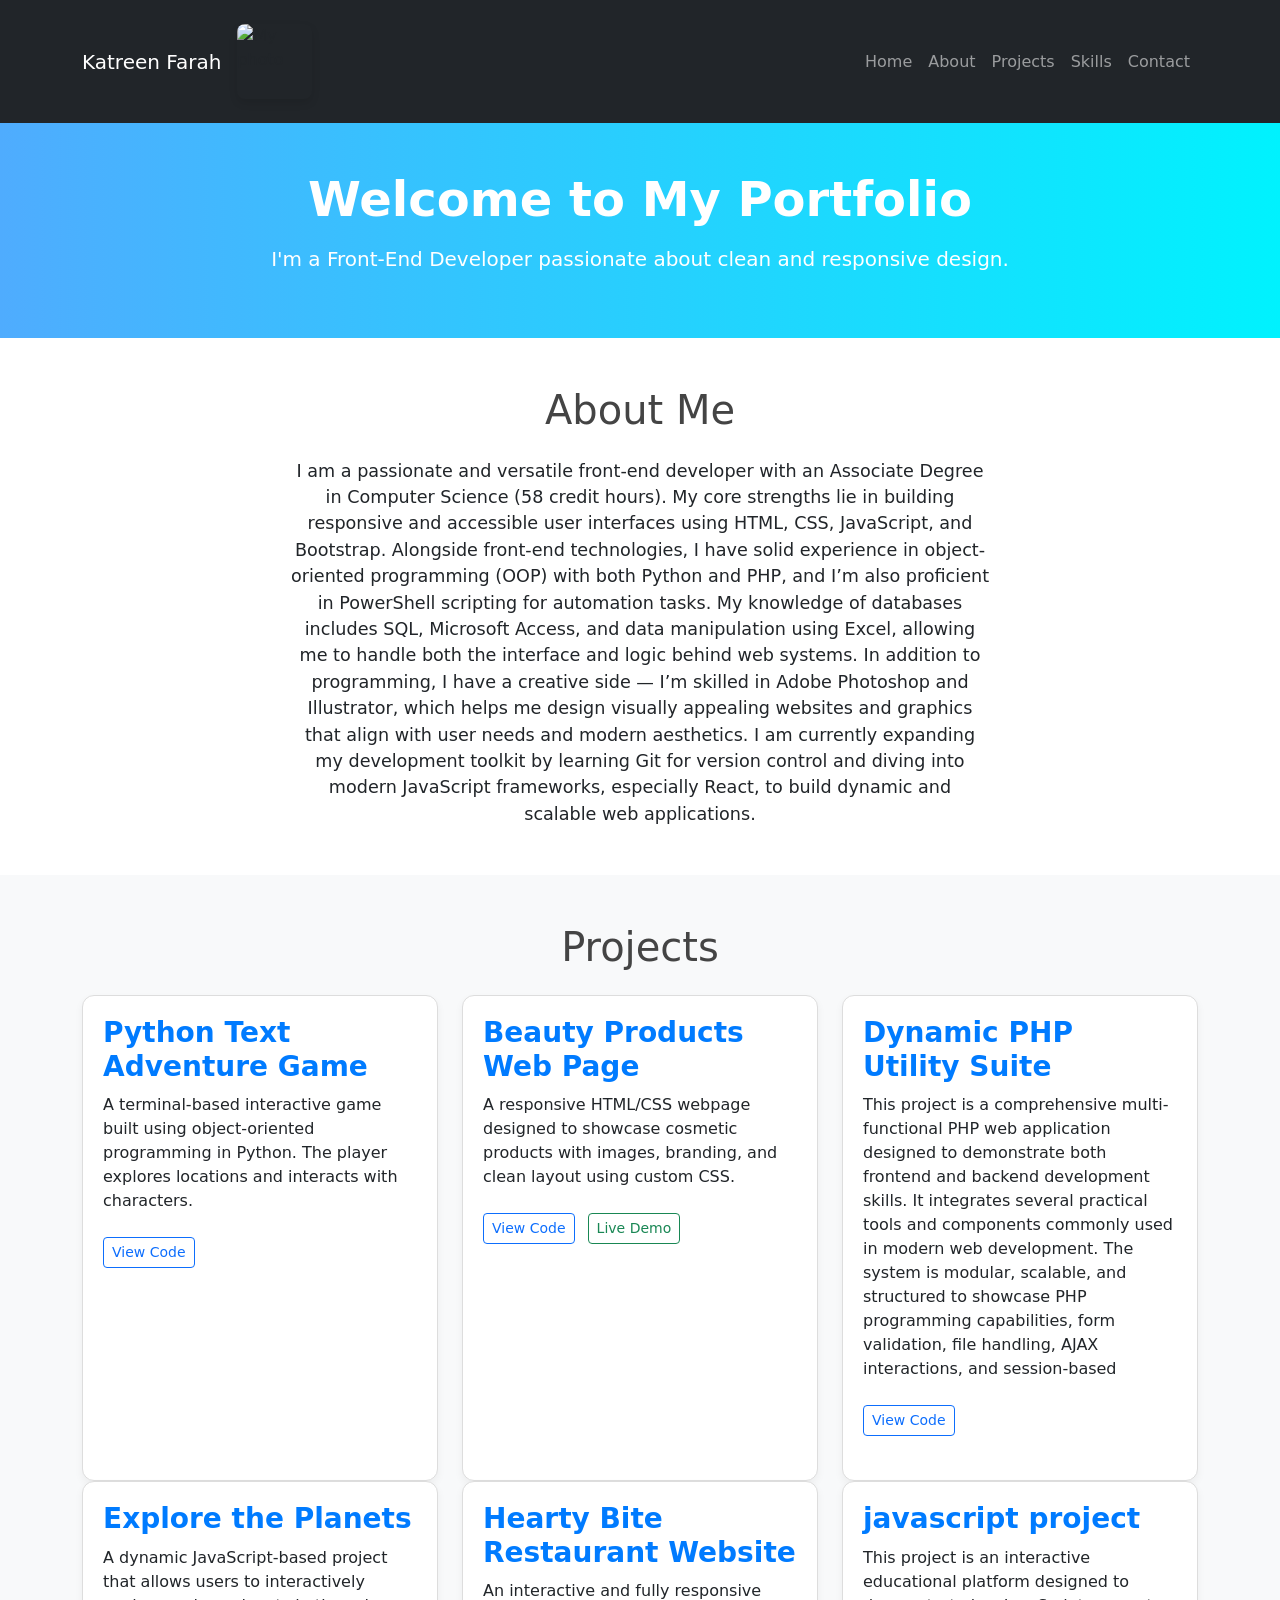
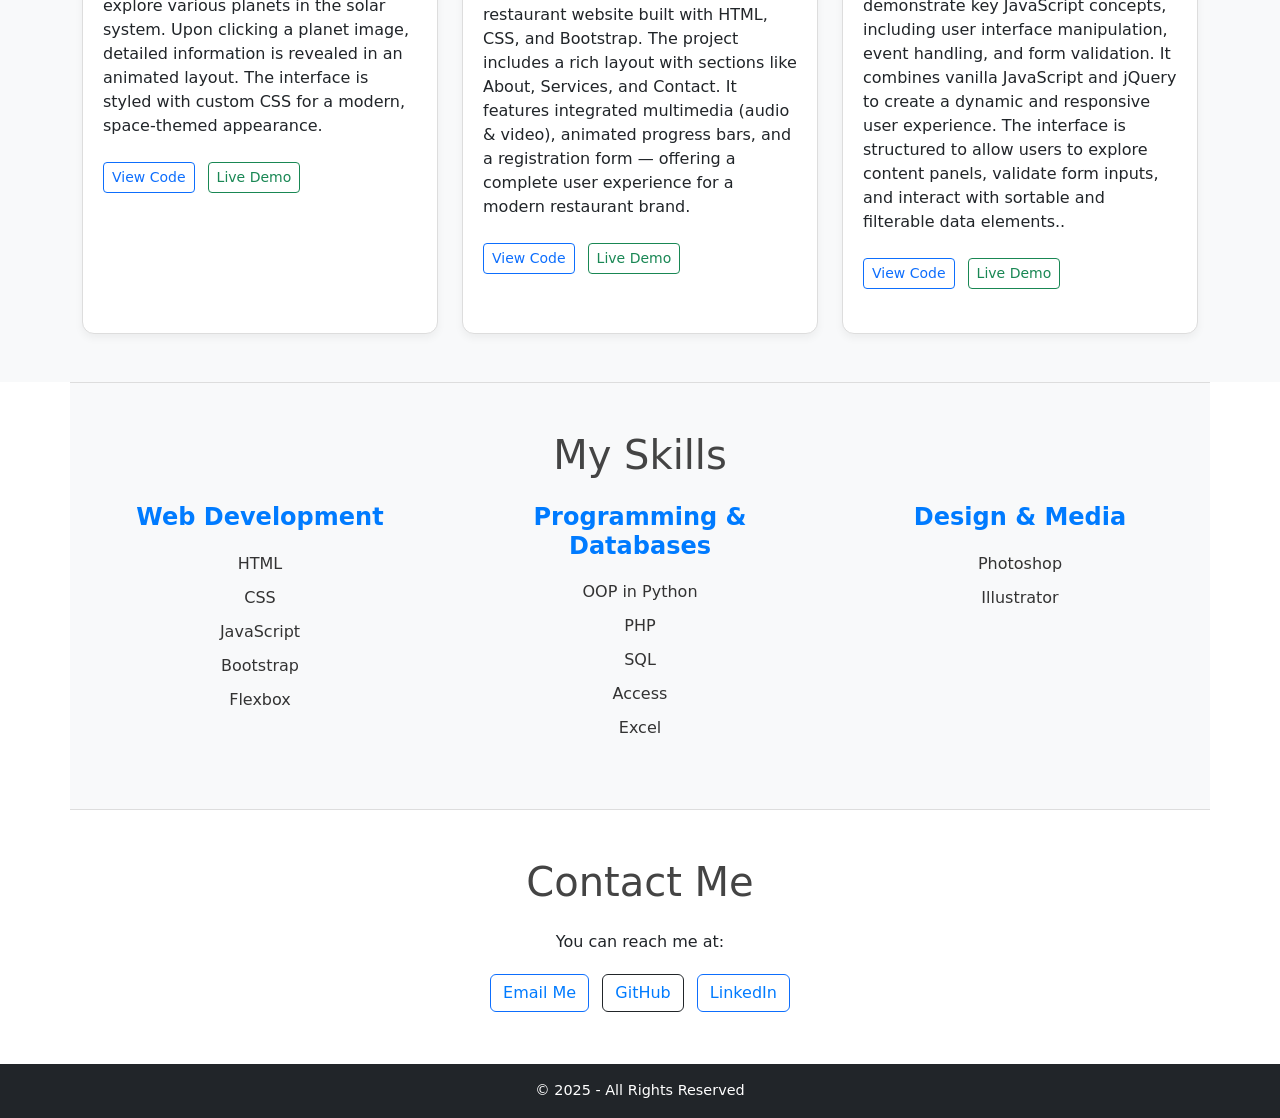
==== index.html @ 65747038 "Initial commit - my portfolio website" ====
<!DOCTYPE html>
<html lang="en">
<head>
  <meta charset="UTF-8">
  <meta name="viewport" content="width=device-width, initial-scale=1">
  <title>My Portfolio</title>
  <link rel="stylesheet" href="style.css">
  <link href="https://cdn.jsdelivr.net/npm/bootstrap@5.3.0/dist/css/bootstrap.min.css" rel="stylesheet">
  <link rel="stylesheet" href="https://cdn.jsdelivr.net/npm/bootstrap@5.3.0/dist/css/bootstrap.min.css">

</head>
<body>

  <!-- Navigation -->
  <nav class="navbar navbar-expand-lg navbar-dark bg-dark">
    <div class="container">
      <a class="navbar-brand" href="#">Katreen Farah</a>
      <img src="images/me.jpg" alt="My photo" class="my-3 profile-img" width="120">

      <button class="navbar-toggler" type="button" data-bs-toggle="collapse" data-bs-target="#navbarNav">
        <span class="navbar-toggler-icon"></span>
      </button>
      <div class="collapse navbar-collapse" id="navbarNav">
        <ul class="navbar-nav ms-auto">
          <li class="nav-item"><a class="nav-link" href="#home">Home</a></li>
          <li class="nav-item"><a class="nav-link" href="#about">About</a></li>
          <li class="nav-item"><a class="nav-link" href="#projects">Projects</a></li>
          <li class="nav-item"><a class="nav-link" href="#skills">Skills</a></li>
          <li class="nav-item"><a class="nav-link" href="#contact">Contact</a></li>

        </ul>
      </div>
    </div>
  </nav>

  <!-- Home Section -->
  <section id="home" class="text-center p-5 bg-light fade-in">
    <h1>Welcome to My Portfolio</h1>
    <p>I'm a Front-End Developer passionate about clean and responsive design.</p>
  </section>



  <!-- About Section -->
<section id="about" class="container py-5 fade-in">
  <h2 class="text-center mb-4">About Me</h2>
  <p class="text-center">

    I am a passionate and versatile front-end developer with an Associate Degree in Computer Science (58 credit hours). My core strengths lie in building responsive and accessible user interfaces using HTML, CSS, JavaScript, and Bootstrap.

    Alongside front-end technologies, I have solid experience in object-oriented programming (OOP) with both Python and PHP, and I’m also proficient in PowerShell scripting for automation tasks. My knowledge of databases includes SQL, Microsoft Access, and data manipulation using Excel, allowing me to handle both the interface and logic behind web systems.
    
    In addition to programming, I have a creative side — I’m skilled in Adobe Photoshop and Illustrator, which helps me design visually appealing websites and graphics that align with user needs and modern aesthetics.
    
    I am currently expanding my development toolkit by learning Git for version control and diving into modern JavaScript frameworks, especially React, to build dynamic and scalable web applications.
    
      </p>
</section>


  <!-- Projects Section -->
  <!-- Projects Section -->
<section id="projects" class="bg-light py-5 fade-in">
  <div class="container">
    <h2 class="text-center mb-4">Projects</h2>
    <div class="row justify-content-center">

      <!-- Project 1 -->
  <div class="col-md-4">
    <div class="project-card mb-4">
      <h3 class="project-title">Python Text Adventure Game</h3>
      <p>A terminal-based interactive game built using object-oriented programming in Python. 
      The player explores locations and interacts with characters.</p>
      <a href="https://github.com/katreen88/python-text-game" class="btn btn-outline-primary btn-sm mt-2" target="_blank">View Code</a>
    </div>
  </div>


      <!-- Project 2 -->
      <div class="col-md-4">
        <div class="project-card mb-4">
          <h3 class="project-title">Beauty Products Web Page</h3>
          <p>A responsive HTML/CSS webpage designed to showcase cosmetic products with images, branding, and clean layout using custom CSS.</p>
          
          <a href="https://github.com/katreen88/beauty-products-page" class="btn btn-outline-primary btn-sm mt-2" target="_blank">View Code</a>
          <a href="https://katreen88.github.io/beauty-products-page/" class="btn btn-outline-success btn-sm mt-2 ms-2" target="_blank">Live Demo</a>
        </div>
      </div>
      
      


          <!-- Project 3 -->
    <div class="col-md-4">
      <div class="project-card mb-4">
        <h3 class="project-title">Dynamic PHP Utility Suite</h3>
        <p>
          This project is a comprehensive multi-functional PHP web application designed to demonstrate both frontend and backend development skills. It integrates several practical tools and components commonly used in modern web development. The system is modular, scalable, and structured to showcase PHP programming capabilities, form validation, file handling, AJAX interactions, and session-based </p>
        <a href="https://github.com/katreen88/php-login-system" class="btn btn-outline-primary btn-sm mt-2" target="_blank">View Code</a>
        <!-- <a href="https://yourdemo.example.com" class="btn btn-outline-success btn-sm mt-2 ms-2" target="_blank">Live Demo</a> -->
      </div>
    </div>


    <!-- Project 4 -->

    <div class="col-md-4">
      <div class="project-card mb-4">
      <h3 class="project-title">Explore the Planets</h3>
      <p>A dynamic JavaScript-based project that allows users to interactively explore various planets in the solar system. Upon clicking a planet image, detailed information is revealed in an animated layout. The interface is styled with custom CSS for a modern, space-themed appearance.</p>
      <a href="https://github.com/katreen88/js-projects" class="btn btn-outline-primary btn-sm mt-2" target="_blank">View Code</a>
      <!-- Optional live demo link -->
      <a href="https://katreen88.github.io/js-projects/" class="btn btn-outline-success btn-sm mt-2 ms-2" target="_blank">Live Demo</a> 
      </div>
    </div>


    <!-- Project 5 -->
    <div class="col-md-4">
      <div class="project-card mb-4">
        <h3 class="project-title">Hearty Bite Restaurant Website</h3>
        <p>An interactive and fully responsive restaurant website built with HTML, CSS, and Bootstrap. The project includes a rich layout with sections like About, Services, and Contact. It features integrated multimedia (audio & video), animated progress bars, and a registration form — offering a complete user experience for a modern restaurant brand.</p>
        <a href="https://github.com/katreen88/hearty-bite-restaurant" class="btn btn-outline-primary btn-sm mt-2" target="_blank">View Code</a>
        <!-- Optional: live demo when hosted -->
        <a href="https://katreen88.github.io/hearty-bite-restaurant/" class="btn btn-outline-success btn-sm mt-2 ms-2" target="_blank">Live Demo</a> 
      </div>
    </div>


    <!-- Project 6-->
    <div class="col-md-4">
      <div class="project-card mb-4">
        <h3 class="project-title">javascript project</h3>
        <p>This project is an interactive educational platform designed to demonstrate key JavaScript concepts, including user interface manipulation, event handling, and form validation. It combines vanilla JavaScript and jQuery to create a dynamic and responsive user experience. The interface is structured to allow users to explore content panels, validate form inputs, and interact with sortable and filterable data elements..</p>
        <a href="https://github.com/katreen88/javascript-project" class="btn btn-outline-primary btn-sm mt-2" target="_blank">View Code</a>
        <!-- Optional: live demo when hosted -->
        <a href="https://katreen88.github.io/javascript-project/" class="btn btn-outline-success btn-sm mt-2 ms-2" target="_blank">Live Demo</a> 
      </div>
    </div>





    </div>
  </div>
</section>

<!-- Skills Section -->
<section id="skills" class="container py-5">
  <h2 class="text-center mb-4">My Skills</h2>
  <div class="row text-center">
    <div class="col-md-4">
      <h4>Web Development</h4>
      <ul class="list-unstyled">
        <li>HTML</li>
        <li>CSS</li>
        <li>JavaScript</li>
        <li>Bootstrap</li>
        <li>Flexbox</li>
      </ul>
    </div>
    <div class="col-md-4">
      <h4>Programming & Databases</h4>
      <ul class="list-unstyled">
        <li>OOP in Python</li>
        <li>PHP</li>
        <li>SQL</li>
        <li>Access</li>
        <li>Excel</li>
      </ul>
    </div>
    <div class="col-md-4">
      <h4>Design & Media</h4>
      <ul class="list-unstyled">
        <li>Photoshop</li>
        <li>Illustrator</li>
      </ul>
    </div>
  </div>
</section>



  <!-- Contact Section -->
  <section id="contact" class="container py-5 fade-in">
    <h2 class="text-center mb-4">Contact Me</h2>
    <p class="text-center">You can reach me at:</p>
    <div class="text-center">
      <a href="mailto:krkrjason87@gmail.com" class="btn btn-outline-primary m-1">Email Me</a>
      <a href="https://github.com/katreen88" class="btn btn-outline-dark m-1" target="_blank">GitHub</a>
      <a href="https://www.linkedin.com/in/katreen-farah-090b59267" class="btn btn-outline-primary m-1" target="_blank">LinkedIn</a>
    </div>
  </section>
  

  <!-- Footer -->
  <footer class="bg-dark text-white text-center py-3">
    &copy; 2025 - All Rights Reserved
  </footer>

  <script src="https://cdn.jsdelivr.net/npm/bootstrap@5.3.0/dist/js/bootstrap.bundle.min.js"></script>
</body>
</html>
---- style.css ----
/* Reset default browser styles */
* {
    margin: 0;
    padding: 0;
    box-sizing: border-box;
  }
  
  body {
    font-family: 'Segoe UI', Tahoma, Geneva, Verdana, sans-serif;
    background-color: #f4f4f4;
    color: #333;
    scroll-behavior: smooth;
  }
  
  /* Navigation */
  .navbar {
    box-shadow: 0 2px 4px rgba(0, 0, 0, 0.1);
  }
  
  /* Home Section */
  #home {
    background: linear-gradient(to right, #4facfe, #00f2fe);
    color: white;
    padding: 100px 20px;
  }
  #home h1 {
    font-size: 3rem;
    font-weight: bold;
  }
  #home p {
    font-size: 1.25rem;
    margin-top: 15px;
  }
  
  /* Section Titles */
  section h2 {
    font-size: 2.5rem;
    color: #444;
    margin-bottom: 20px;
  }
  
  /* About Section */
  #about p {
    max-width: 700px;
    margin: 0 auto;
    font-size: 1.1rem;
  }
  
  /* Projects Section */
  #projects .project-card {
    background-color: white;
    border: 1px solid #ddd;
    border-radius: 12px;
    padding: 20px;
    box-shadow: 0 4px 8px rgba(0,0,0,0.05);
    transition: transform 0.3s ease, box-shadow 0.3s ease;
  }
  #projects .project-card:hover {
    transform: translateY(-5px);
    box-shadow: 0 8px 16px rgba(0,0,0,0.1);
  }
  #projects .project-title {
    font-weight: bold;
    margin-bottom: 10px;
    color: #007BFF;
  }
  
  /* Contact Section */
  #contact a {
    color: #007BFF;
    transition: color 0.3s ease;
  }
  #contact a:hover {
    color: #0056b3;
  }
  
  /* Footer */
  footer {
    background-color: #222;
    color: #ccc;
    padding: 15px 0;
    font-size: 0.9rem;
  }
  
  /* Responsive Adjustments */
  @media (max-width: 768px) {
    #home h1 {
      font-size: 2.2rem;
    }
  
    #home p {
      font-size: 1rem;
    }
  
    section h2 {
      font-size: 2rem;
    }
  }

  .profile-img {
    border-radius: 8px; 
    object-fit: cover;
    height: 75px;
    width: 75px;
    box-shadow: 0 4px 8px rgba(0,0,0,0.1);
  }


  .project-card {
    background-color: white;
    border: 1px solid #ddd;
    border-radius: 12px;
    padding: 20px;
    box-shadow: 0 4px 8px rgba(0,0,0,0.05);
    transition: transform 0.3s ease, box-shadow 0.3s ease;
    height: 100%;
  }
  .project-card:hover {
    transform: translateY(-5px);
    box-shadow: 0 8px 16px rgba(0,0,0,0.1);
  }
  .project-title {
    font-weight: bold;
    color: #007BFF;
  }
  

  /* Simple fade-in animation */
.fade-in {
  opacity: 0;
  transform: translateY(20px);
  animation: fadeInUp 1s ease-out forwards;
}
@keyframes fadeInUp {
  to {
    opacity: 1;
    transform: translateY(0);
  }
}

#skills ul li {
  padding: 5px 0;
  font-size: 16px;
  color: #333;
}

#skills h4 {
  margin-bottom: 15px;
  color: #007bff;
  font-weight: 600;
}

#skills {
  background-color: #f8f9fa;
  border-top: 1px solid #ddd;
  border-bottom: 1px solid #ddd;
}
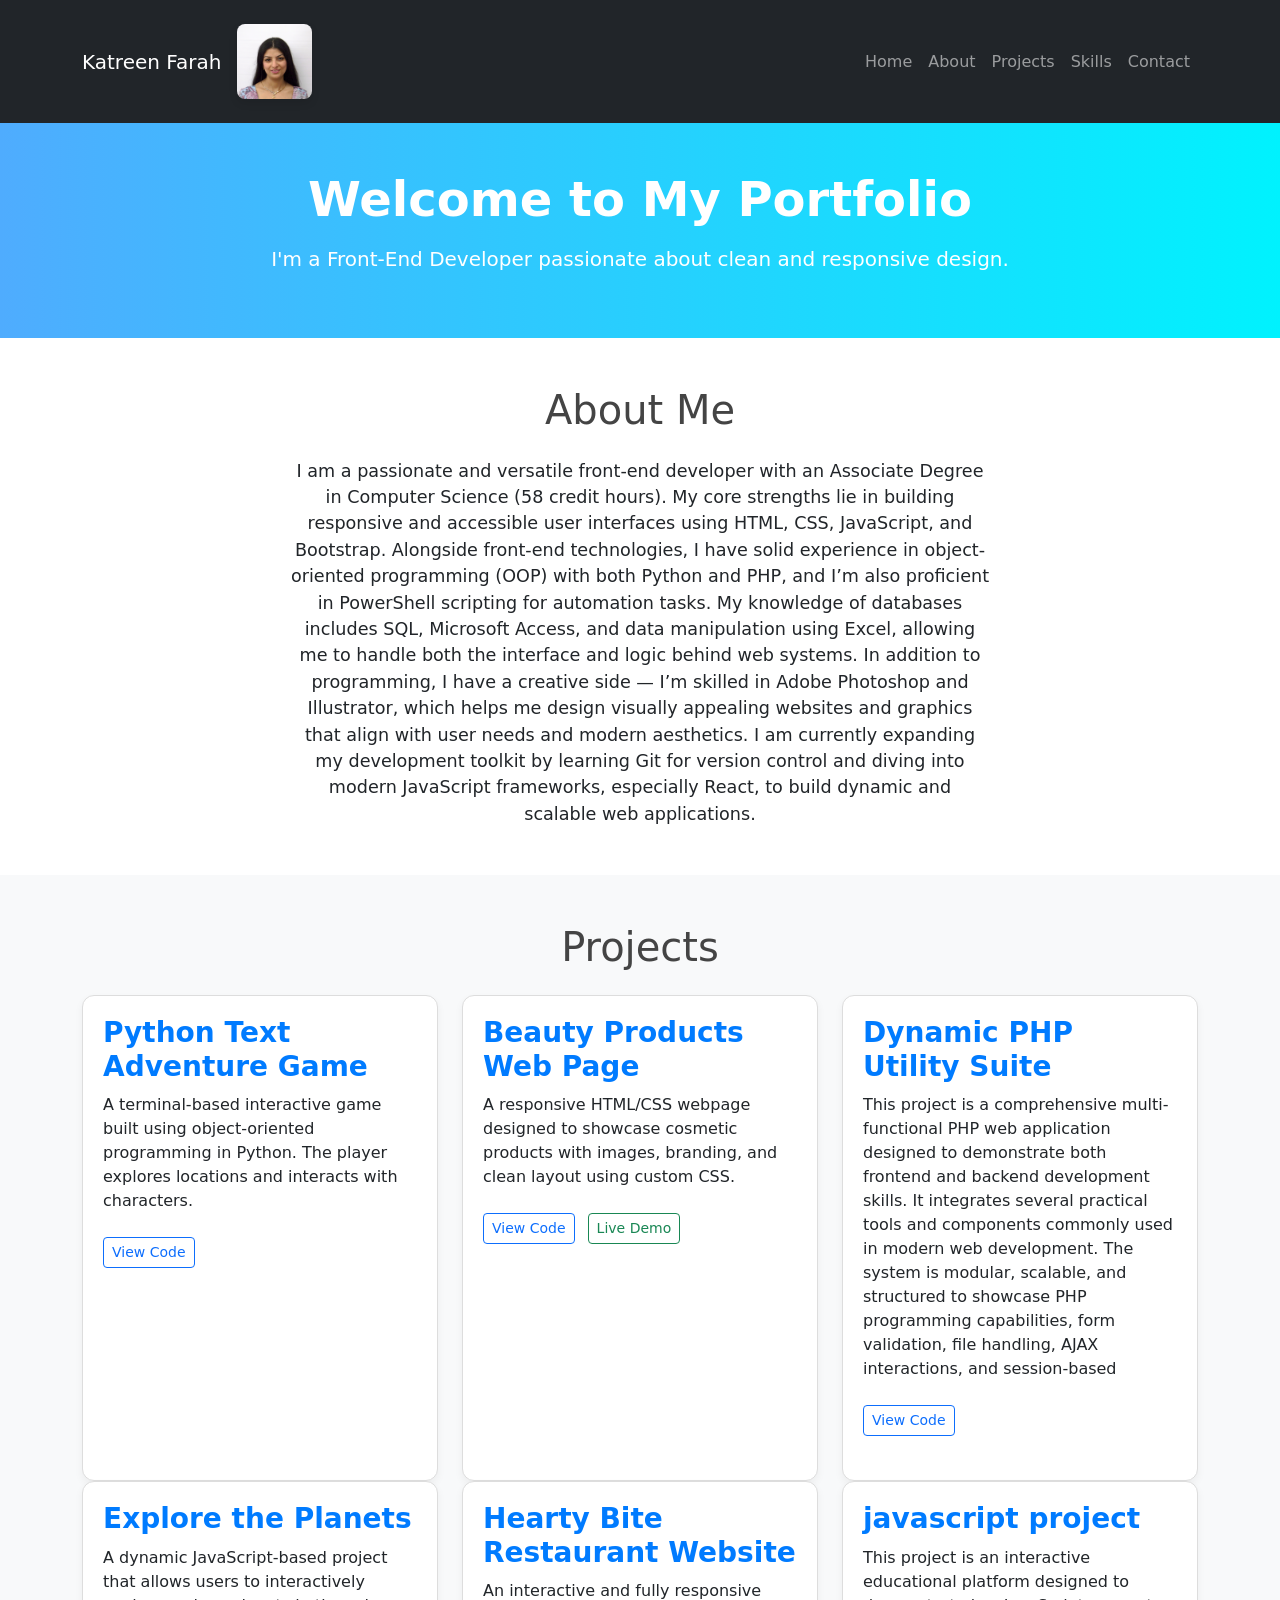
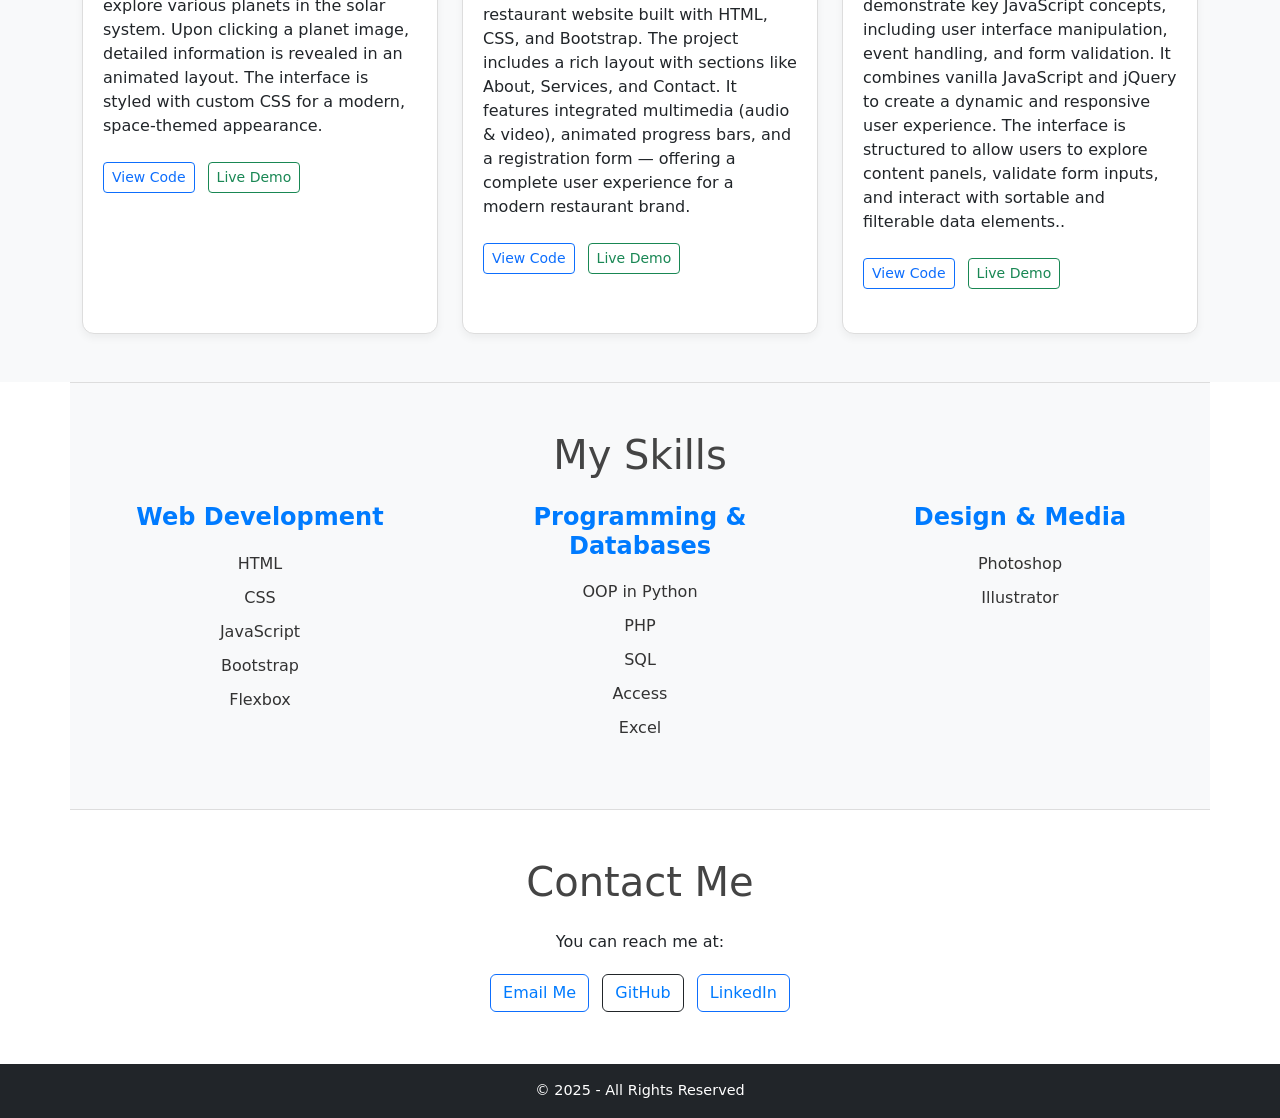
==== commit 1465d932: "Fix image paths in index.html" ====
--- a/index.html
+++ b/index.html
@@ -15,7 +15,7 @@
   <nav class="navbar navbar-expand-lg navbar-dark bg-dark">
     <div class="container">
       <a class="navbar-brand" href="#">Katreen Farah</a>
-      <img src="images/me.jpg" alt="My photo" class="my-3 profile-img" width="120">
+      <img src="images/me.JPG" alt="My photo" class="my-3 profile-img" width="120">
 
       <button class="navbar-toggler" type="button" data-bs-toggle="collapse" data-bs-target="#navbarNav">
         <span class="navbar-toggler-icon"></span>
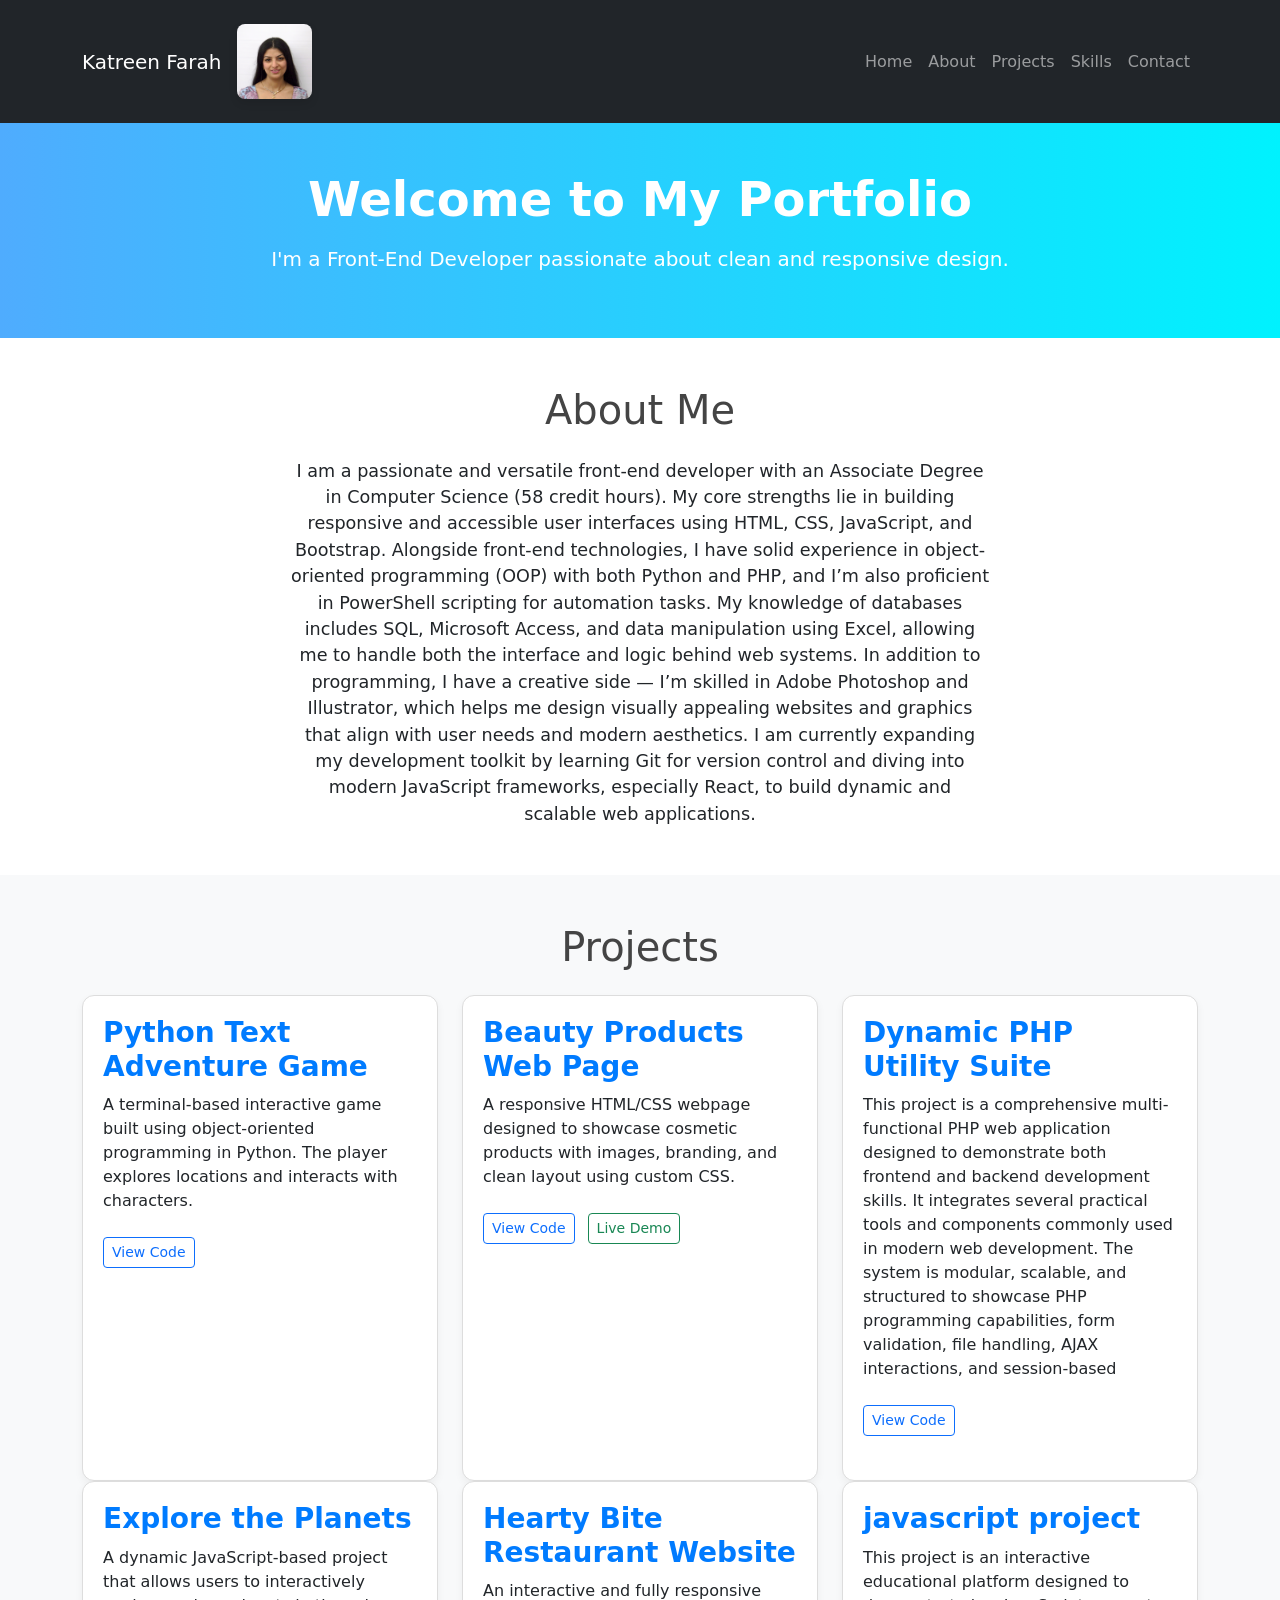
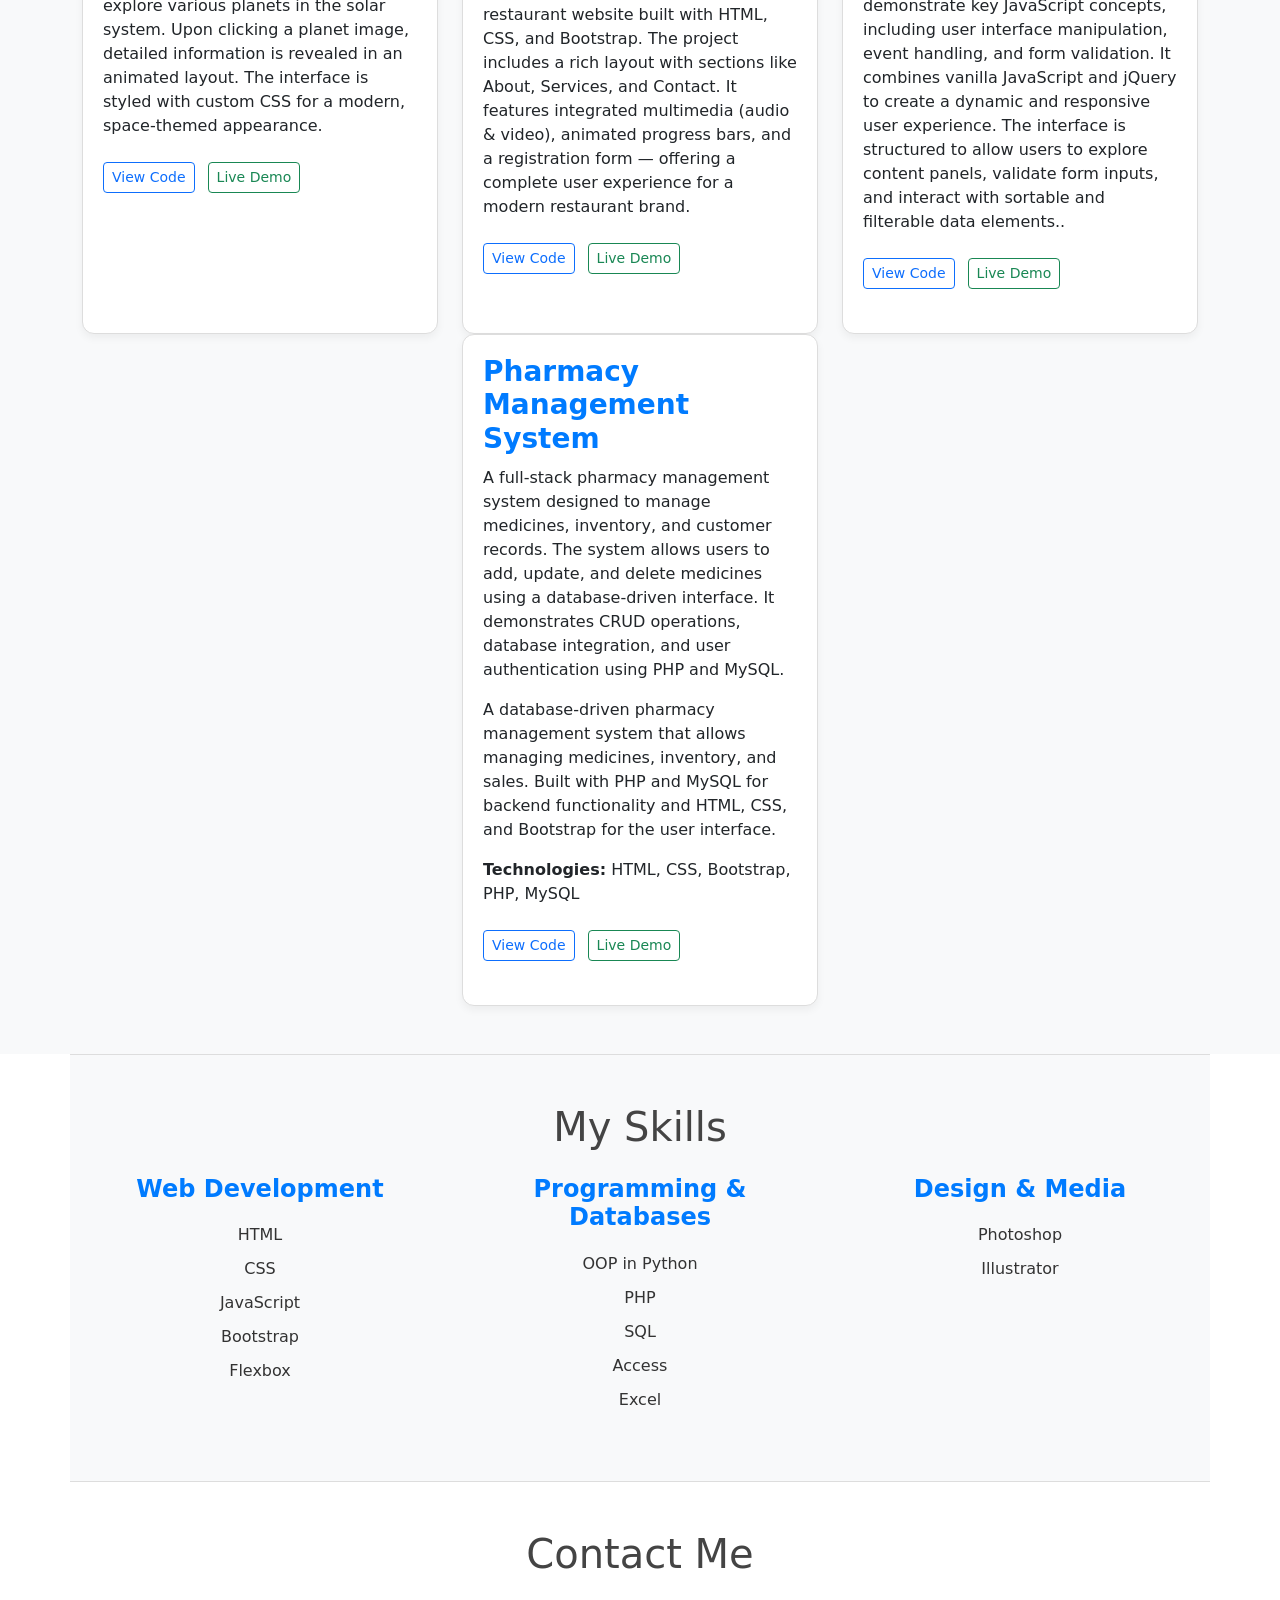
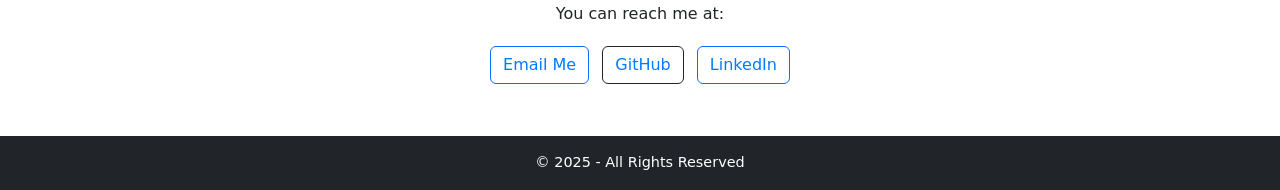
==== commit 0be01402: "Initial commit - updated portfolio with Pharmacy Management System" ====
--- a/index.html
+++ b/index.html
@@ -138,6 +138,36 @@
       </div>
     </div>
 
+        <!-- Project 7 -->
+    <div class="col-md-4">
+      <div class="project-card mb-4">
+        <h3 class="project-title">Pharmacy Management System</h3>
+
+        <p>
+          A full-stack pharmacy management system designed to manage medicines,
+          inventory, and customer records. The system allows users to add, update,
+          and delete medicines using a database-driven interface. It demonstrates
+          CRUD operations, database integration, and user authentication using PHP
+          and MySQL.
+        </p>
+        <p>
+          A database-driven pharmacy management system that allows managing medicines,
+          inventory, and sales. Built with PHP and MySQL for backend functionality and
+          HTML, CSS, and Bootstrap for the user interface.
+        </p>
+          
+        <p><strong>Technologies:</strong> HTML, CSS, Bootstrap, PHP, MySQL</p>
+
+        <a href="https://github.com/katreen88/pharmacy-management-system" 
+        class="btn btn-outline-primary btn-sm mt-2" 
+        target="_blank">
+        View Code
+        </a>
+        <a href="https://pharmacy-management-system-kwq3.onrender.com" class="btn btn-outline-success btn-sm mt-2 ms-2" target="_blank">Live Demo</a> 
+
+      </div>
+    </div>
+
 
 
 
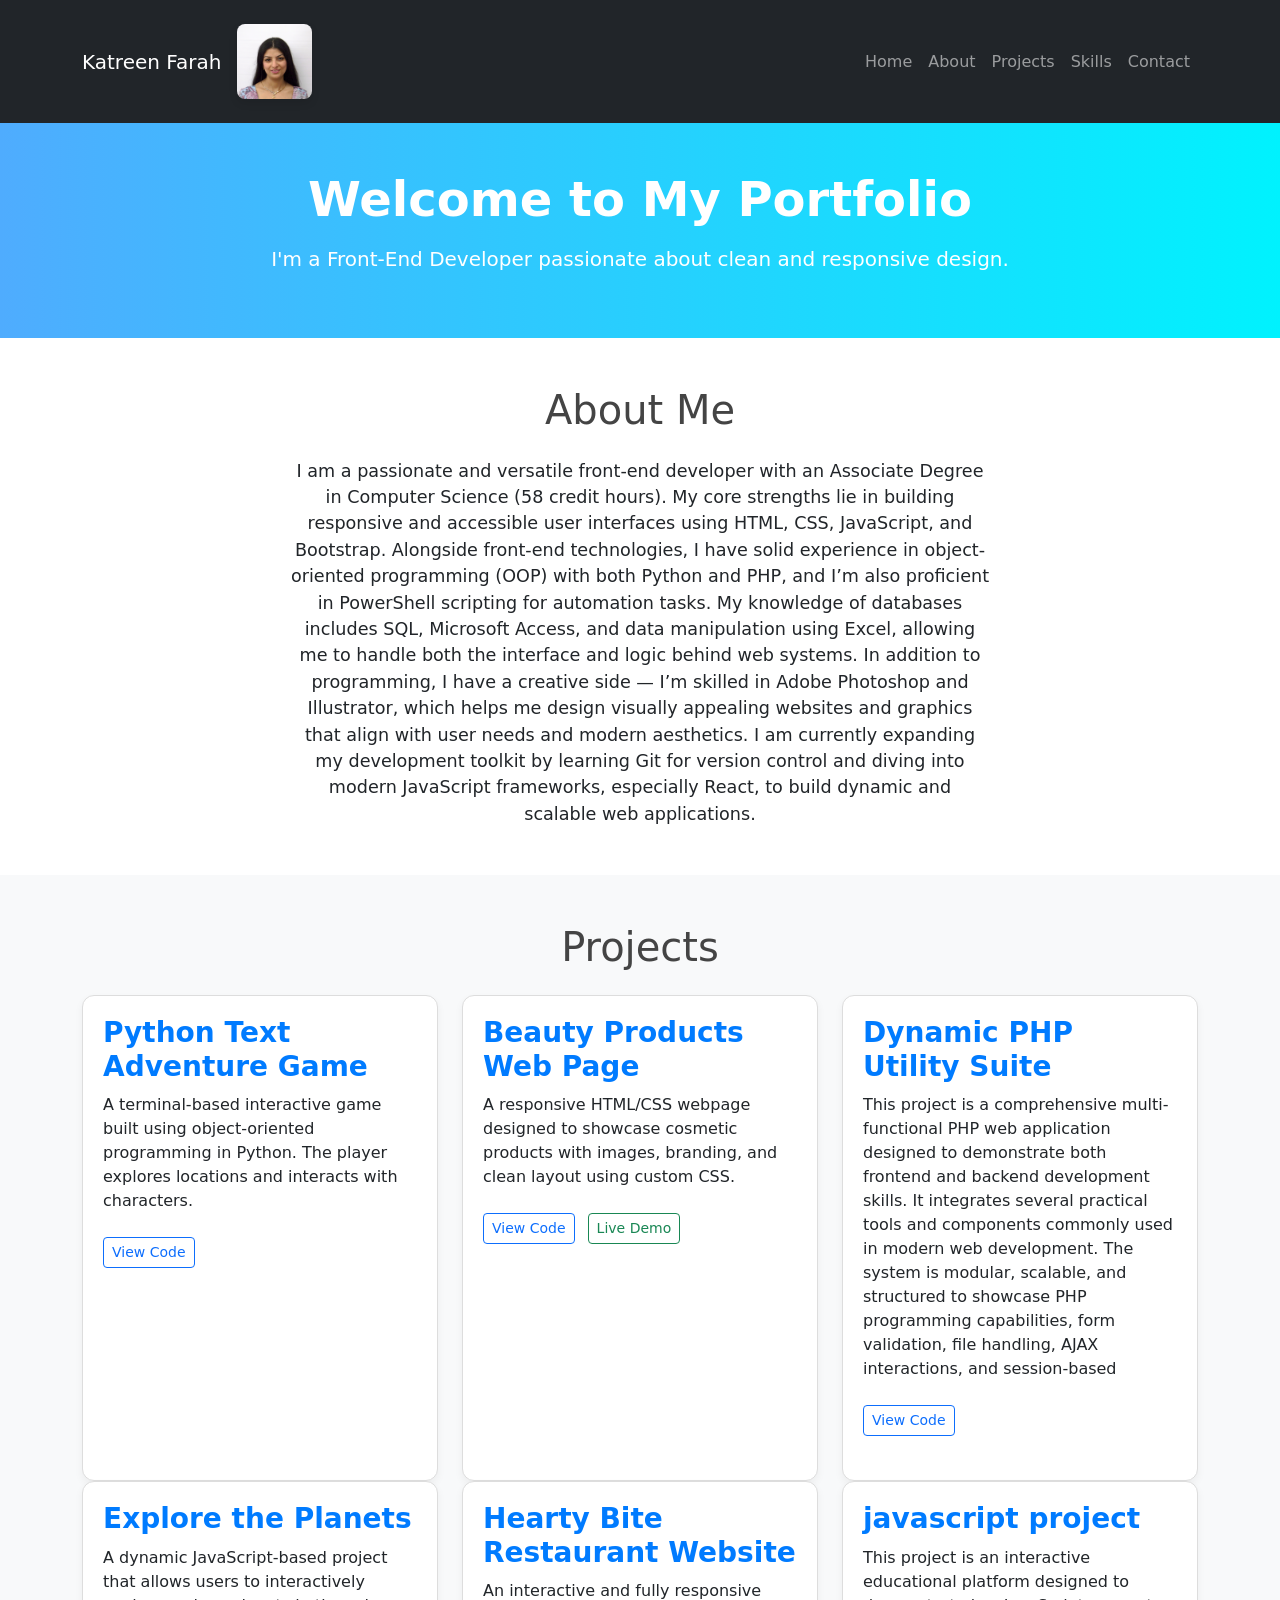
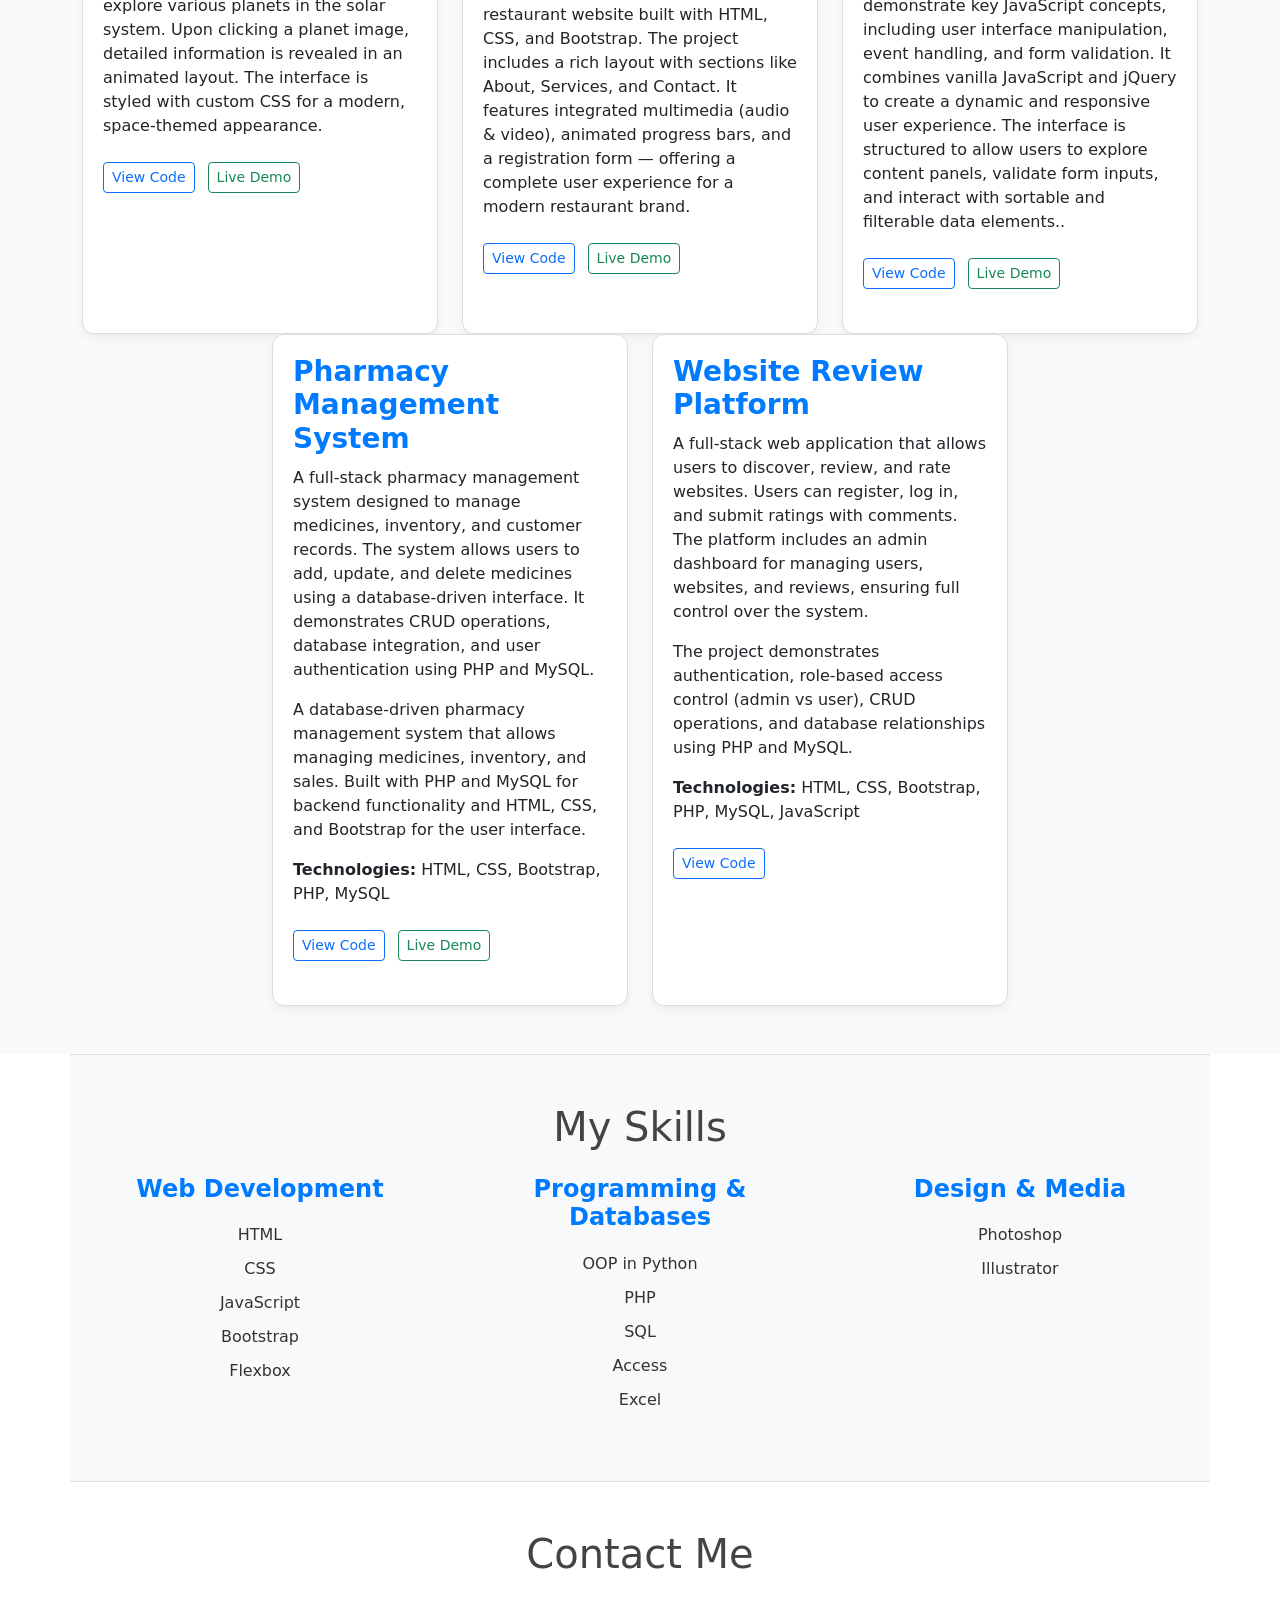
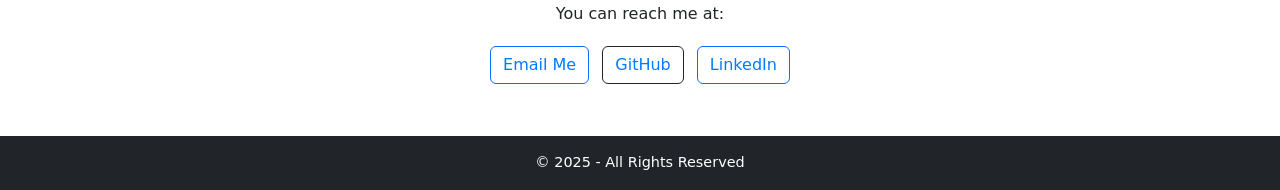
==== commit 62141ffe: "update portfolio" ====
--- a/index.html
+++ b/index.html
@@ -167,6 +167,42 @@
 
       </div>
     </div>
+    <!-- Project 8 -->
+<div class="col-md-4">
+  <div class="project-card mb-4">
+    <h3 class="project-title">Website Review Platform</h3>
+
+    <p>
+      A full-stack web application that allows users to discover, review, and rate websites.
+      Users can register, log in, and submit ratings with comments. The platform includes
+      an admin dashboard for managing users, websites, and reviews, ensuring full control
+      over the system.
+    </p>
+
+    <p>
+      The project demonstrates authentication, role-based access control (admin vs user),
+      CRUD operations, and database relationships using PHP and MySQL.
+    </p>
+
+    <p><strong>Technologies:</strong> HTML, CSS, Bootstrap, PHP, MySQL, JavaScript</p>
+
+    <a href="https://github.com/katreen88/review-platform" 
+       class="btn btn-outline-primary btn-sm mt-2" 
+       target="_blank">
+       View Code
+    </a>
+
+    <!-- ضيفي اللينك ده لما نعمل deploy -->
+    <!--
+    <a href="https://your-live-link.com" 
+       class="btn btn-outline-success btn-sm mt-2 ms-2" 
+       target="_blank">
+       Live Demo
+    </a>
+    -->
+
+  </div>
+</div>
 
 
 
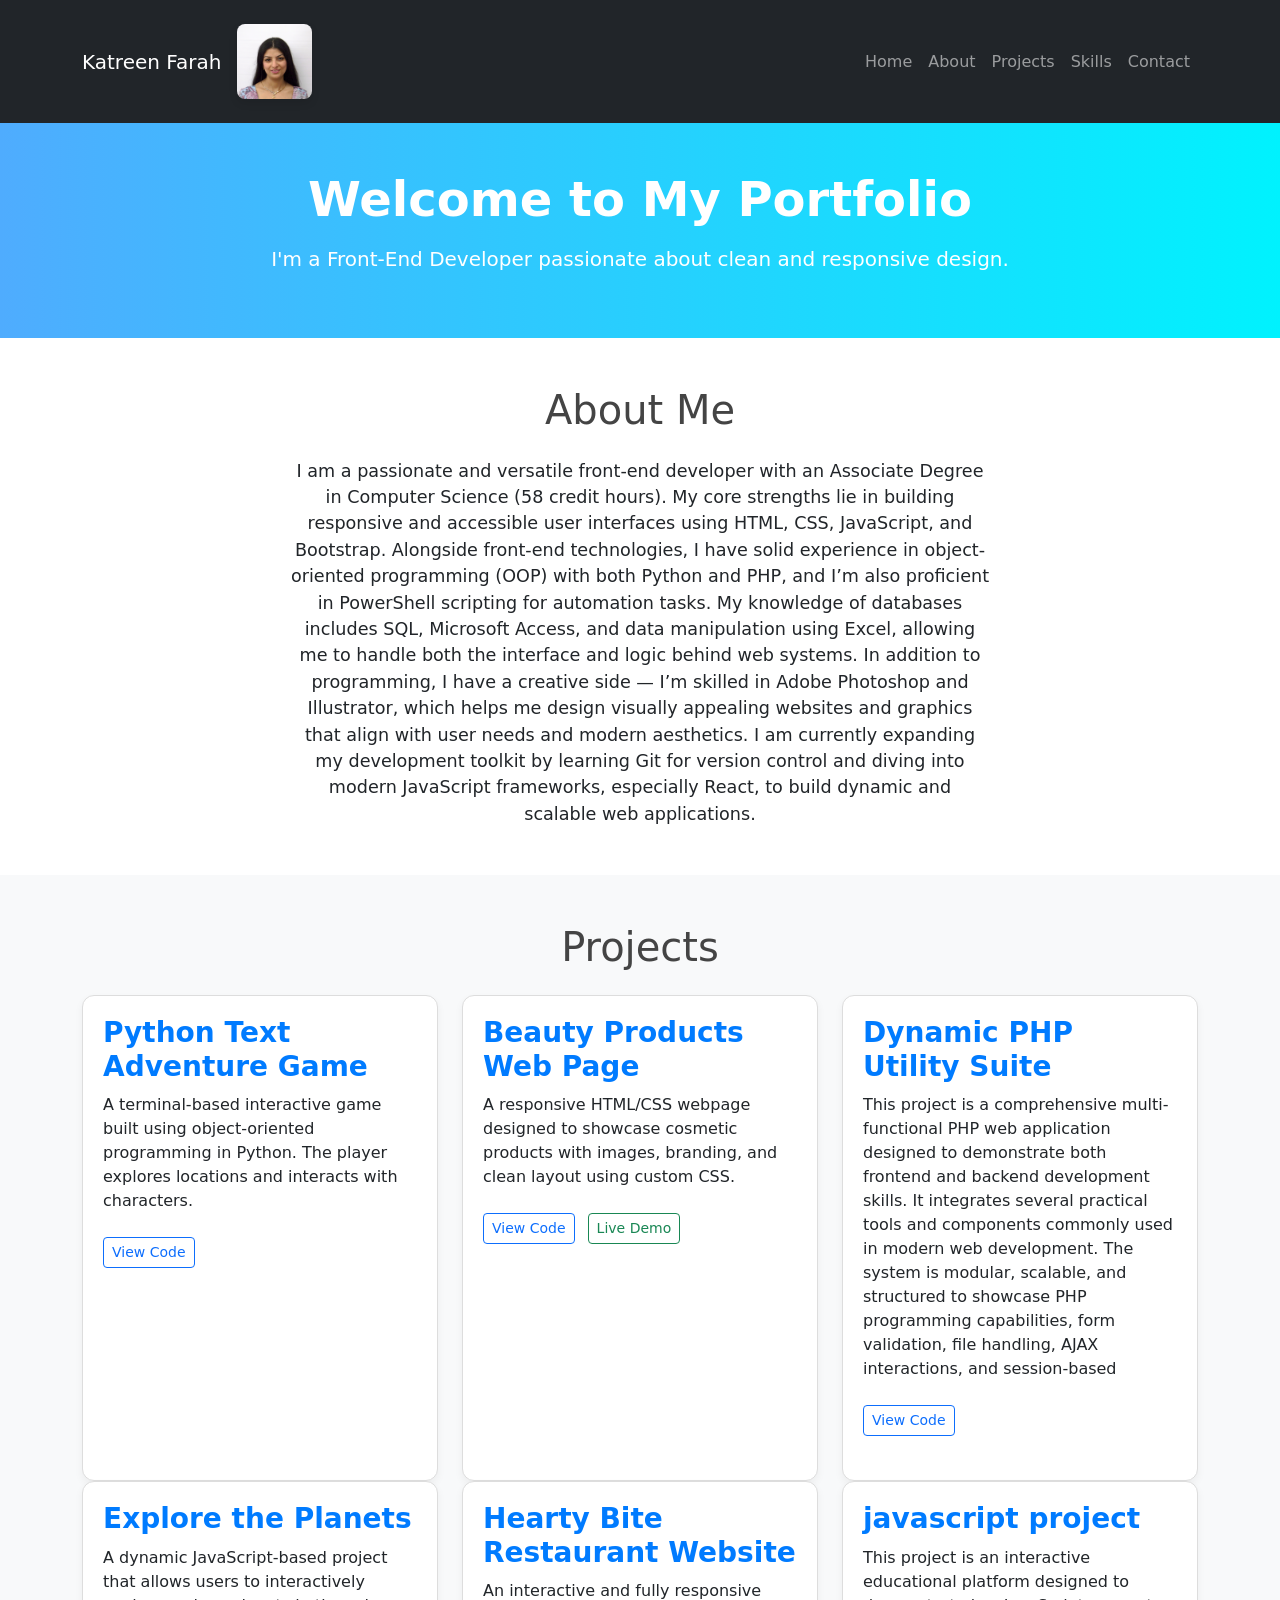
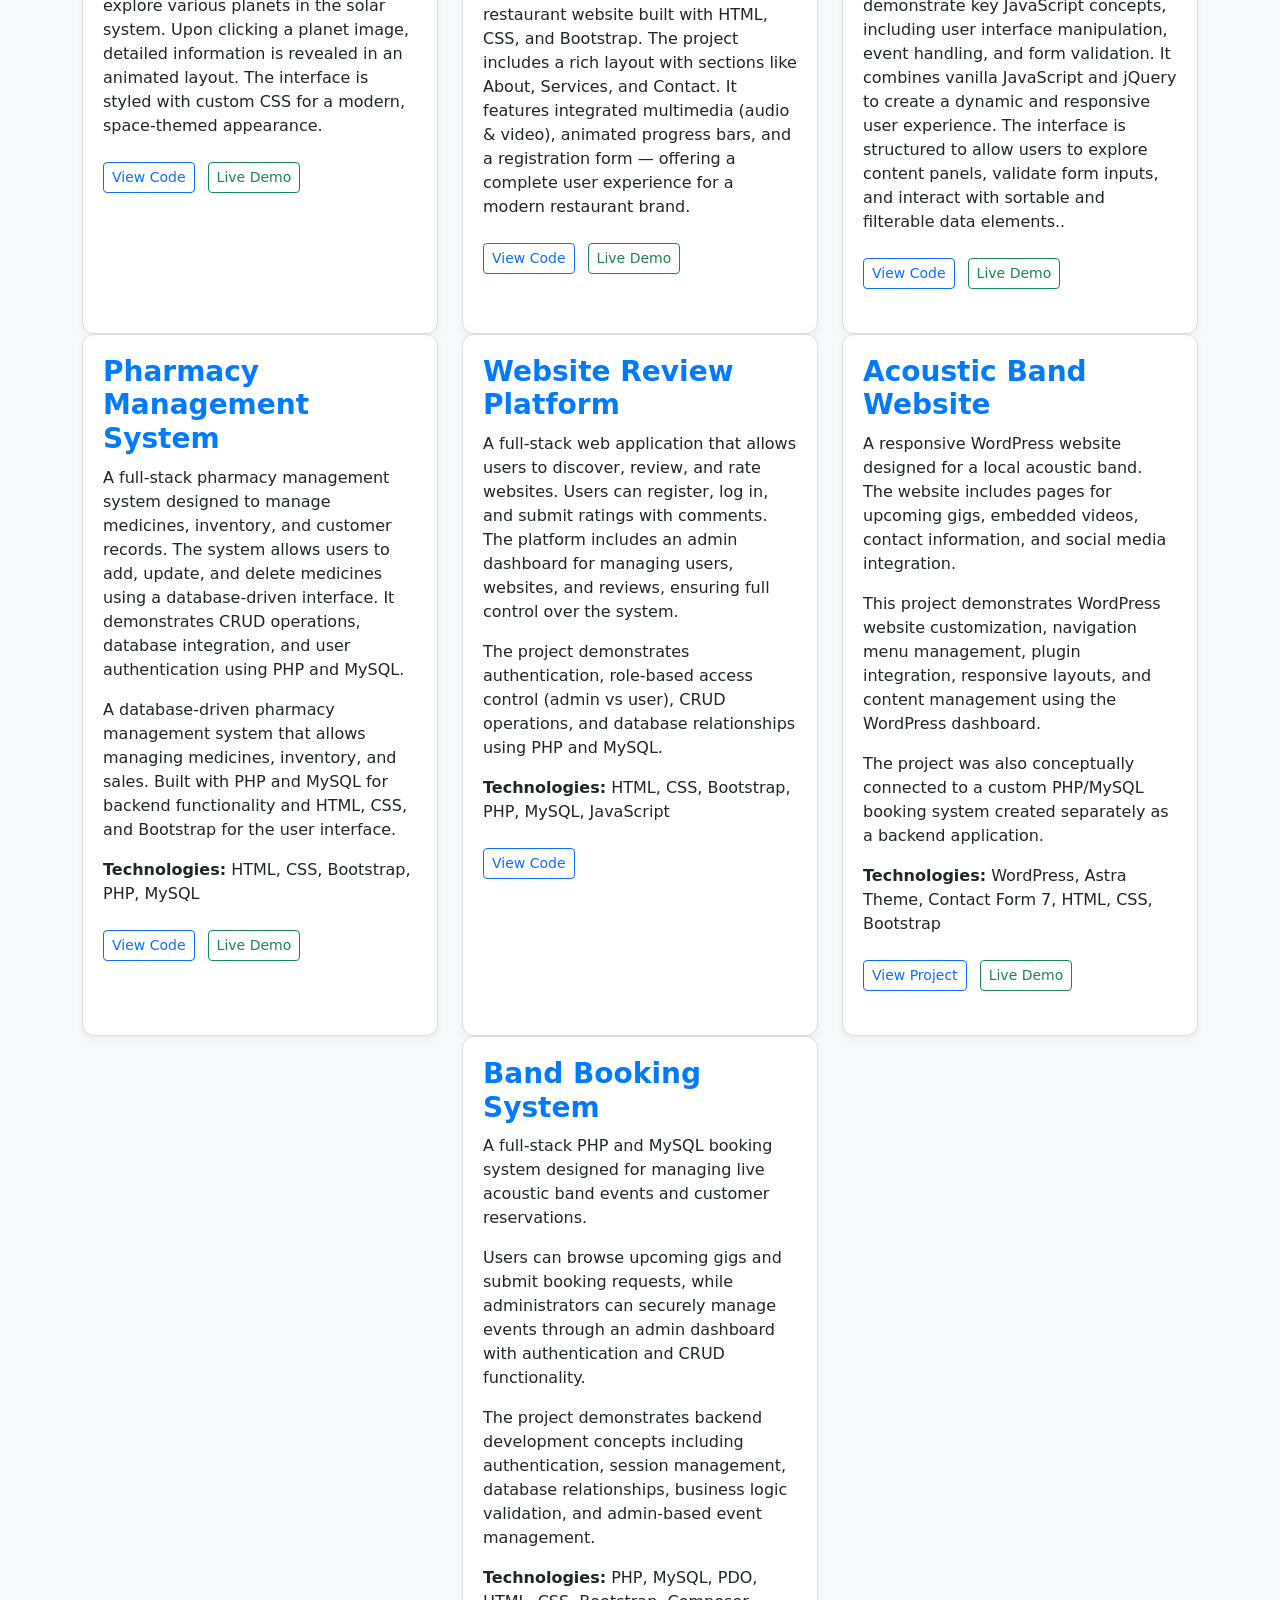
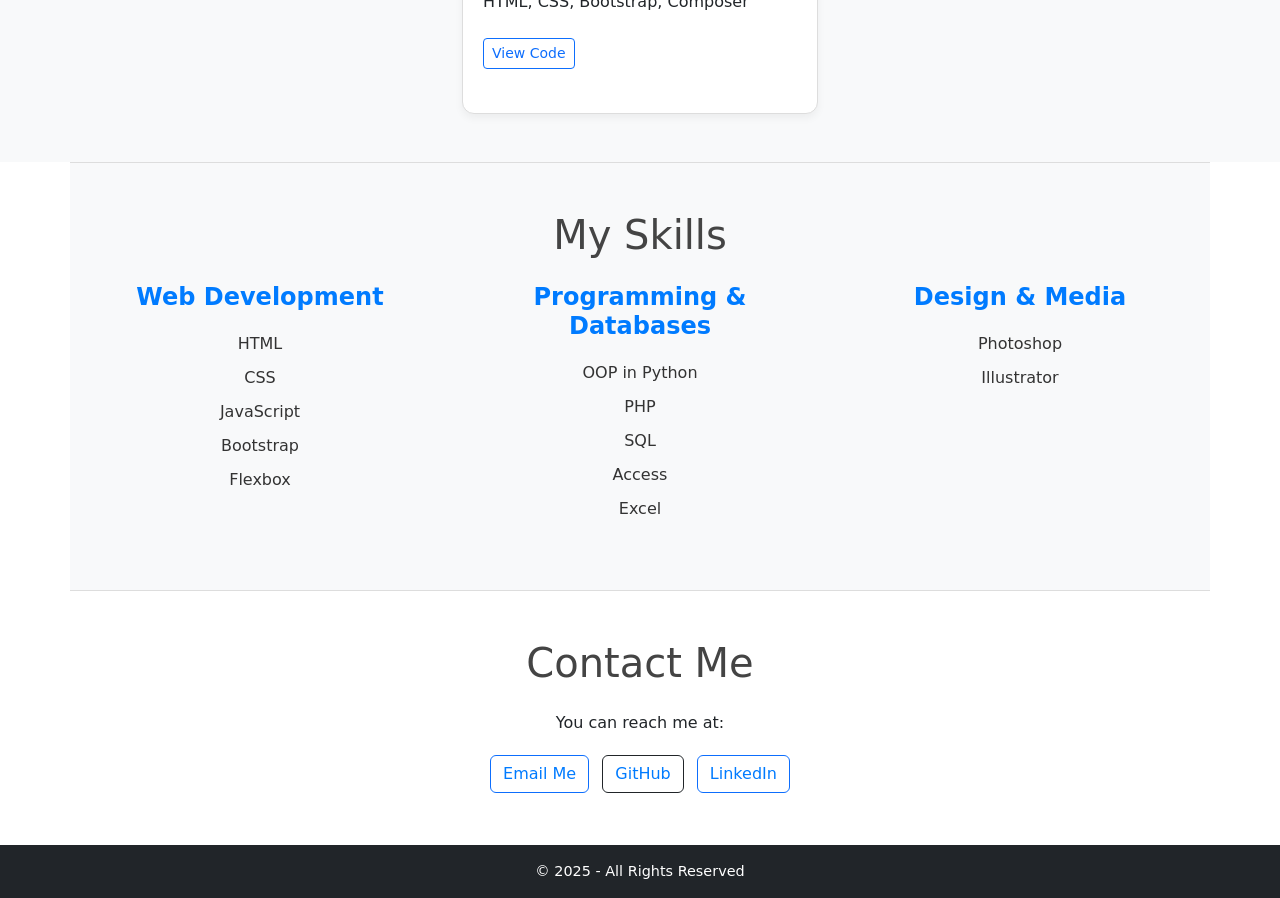
==== commit 967f13fd: "Update portfolio projects" ====
--- a/index.html
+++ b/index.html
@@ -206,6 +206,87 @@
 
 
 
+<div class="col-md-4">
+  <div class="project-card mb-4">
+
+    <h3 class="project-title">Acoustic Band Website</h3>
+
+    <p>
+      A responsive WordPress website designed for a local acoustic band.
+      The website includes pages for upcoming gigs, embedded videos,
+      contact information, and social media integration.
+    </p>
+
+    <p>
+      This project demonstrates WordPress website customization,
+      navigation menu management, plugin integration, responsive layouts,
+      and content management using the WordPress dashboard.
+    </p>
+
+    <p>
+      The project was also conceptually connected to a custom PHP/MySQL
+      booking system created separately as a backend application.
+    </p>
+
+    <p>
+      <strong>Technologies:</strong>
+      WordPress, Astra Theme, Contact Form 7, HTML, CSS, Bootstrap
+    </p>
+
+    <a href="https://github.com/katreen88/wordpress-band-website"
+       class="btn btn-outline-primary btn-sm mt-2"
+       target="_blank">
+       View Project
+    </a>
+
+    <a href="https://katreen88.github.io/wordpress-band-website/"
+       class="btn btn-outline-success btn-sm mt-2 ms-2"
+       target="_blank">
+       Live Demo
+    </a>
+
+  </div>
+</div>
+
+
+<div class="col-md-4">
+  <div class="project-card mb-4">
+
+    <h3 class="project-title">Band Booking System</h3>
+
+    <p>
+      A full-stack PHP and MySQL booking system designed for managing
+      live acoustic band events and customer reservations.
+    </p>
+
+    <p>
+      Users can browse upcoming gigs and submit booking requests,
+      while administrators can securely manage events through an
+      admin dashboard with authentication and CRUD functionality.
+    </p>
+
+    <p>
+      The project demonstrates backend development concepts including
+      authentication, session management, database relationships,
+      business logic validation, and admin-based event management.
+    </p>
+
+    <p>
+      <strong>Technologies:</strong>
+      PHP, MySQL, PDO, HTML, CSS, Bootstrap, Composer
+    </p>
+
+    <a href="https://github.com/katreen88/band-booking-system"
+       class="btn btn-outline-primary btn-sm mt-2"
+       target="_blank">
+       View Code
+    </a>
+
+  </div>
+</div>
+
+
+
 
 
     </div>
@@ -253,7 +334,10 @@
     <h2 class="text-center mb-4">Contact Me</h2>
     <p class="text-center">You can reach me at:</p>
     <div class="text-center">
-      <a href="mailto:krkrjason87@gmail.com" class="btn btn-outline-primary m-1">Email Me</a>
+      <a href="https://mail.google.com/mail/?view=cm&to=krkrjason87@gmail.com" 
+      target="_blank" 
+      class="btn btn-outline-primary m-1">
+      Email Me </a>      
       <a href="https://github.com/katreen88" class="btn btn-outline-dark m-1" target="_blank">GitHub</a>
       <a href="https://www.linkedin.com/in/katreen-farah-090b59267" class="btn btn-outline-primary m-1" target="_blank">LinkedIn</a>
     </div>
